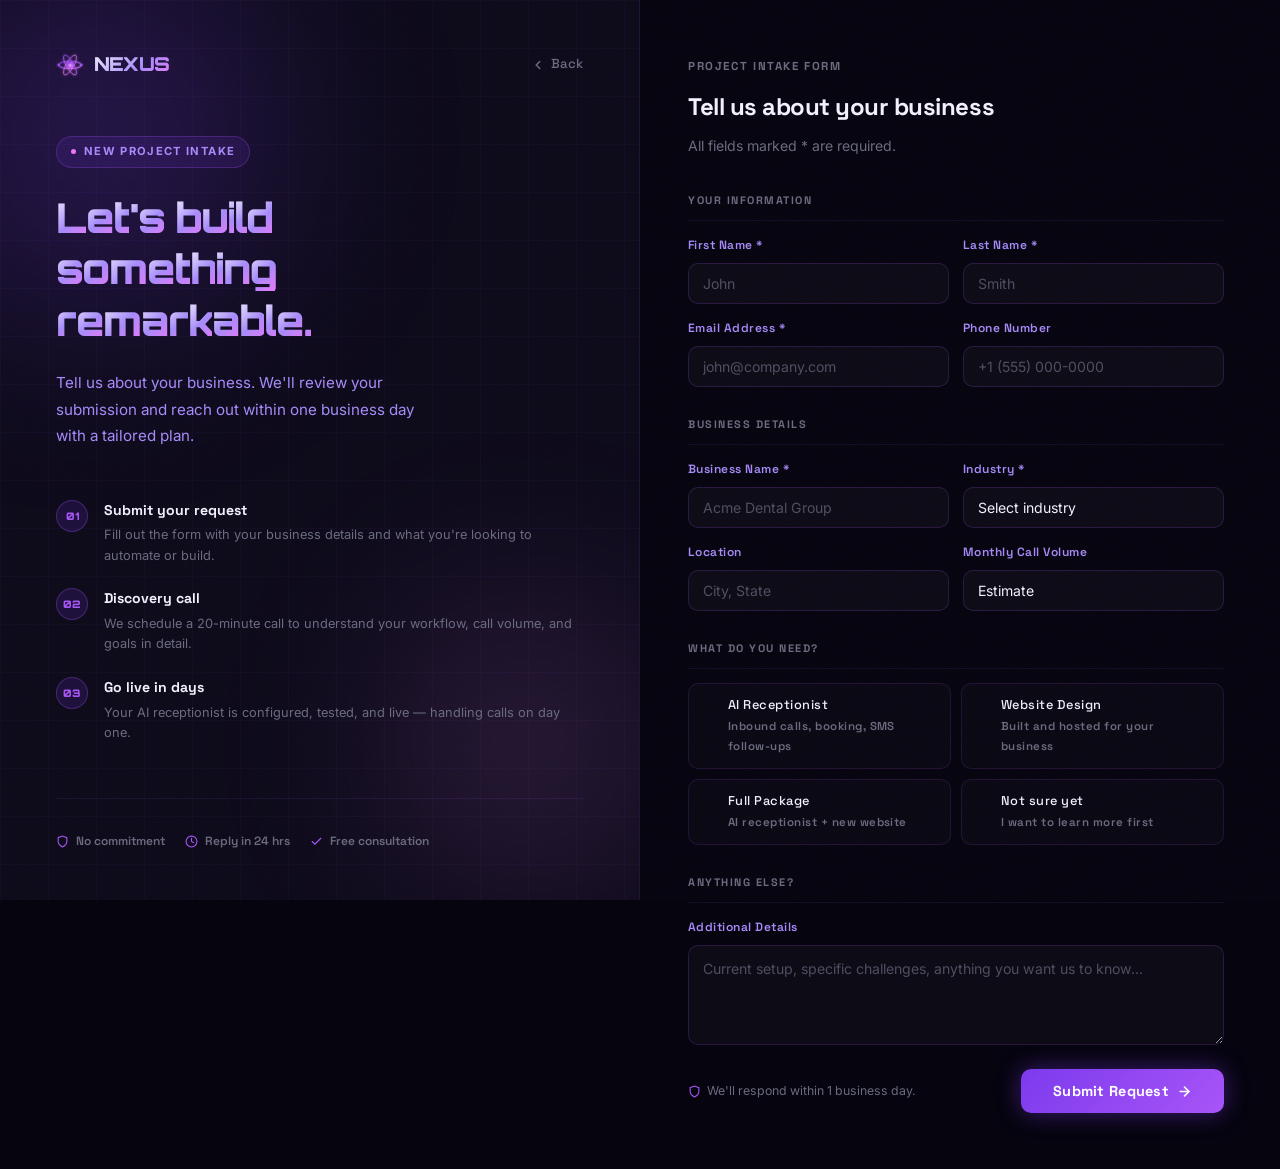
==== start.html @ 900abc25 "feat: add page loader to index.html and shutter animation to start.html - index.html: loader shows "" ====
<!DOCTYPE html>
<html lang="en">
<head>
  <meta charset="UTF-8" />
  <meta name="viewport" content="width=device-width, initial-scale=1.0" />
  <title>Start a Project | Nexus</title>
  <link rel="icon" type="image/svg+xml" href="data:image/svg+xml,%3Csvg xmlns='http://www.w3.org/2000/svg' viewBox='0 0 52 52'%3E%3Cellipse cx='26' cy='26' rx='21' ry='7' stroke='%23a855f7' stroke-width='2.5' fill='none'/%3E%3Cellipse cx='26' cy='26' rx='21' ry='7' stroke='%23a855f7' stroke-width='2.5' fill='none' transform='rotate(60 26 26)' opacity='.75'/%3E%3Cellipse cx='26' cy='26' rx='21' ry='7' stroke='%23e879f9' stroke-width='2.5' fill='none' transform='rotate(-60 26 26)' opacity='.65'/%3E%3Ccircle cx='5' cy='26' r='2.5' fill='%23a855f7' opacity='.85'/%3E%3Ccircle cx='47' cy='26' r='2.5' fill='%23a855f7' opacity='.85'/%3E%3Ccircle cx='26' cy='26' r='7' fill='%237c3aed'/%3E%3Ccircle cx='26' cy='26' r='3.5' fill='%23fff' opacity='.35'/%3E%3C/svg%3E" />
  <link rel="preconnect" href="https://fonts.googleapis.com" />
  <link rel="preconnect" href="https://fonts.gstatic.com" crossorigin />
  <link href="https://fonts.googleapis.com/css2?family=Orbitron:wght@700;900&family=Space+Grotesk:wght@400;500;600;700&family=Inter:wght@400;500&display=swap" rel="stylesheet" />
  <style>
    :root {
      --bg:      #06040f;
      --surface: #0d0a1a;
      --surface2: #110e1f;
      --primary: #7c3aed;
      --mid:     #a855f7;
      --accent:  #e879f9;
      --text:    #f3f0ff;
      --muted:   #a78bfa;
      --subtle:  #6b6b80;
      --border:  rgba(168,85,247,0.2);
    }
    *, *::before, *::after { box-sizing: border-box; margin: 0; padding: 0; }
    html { scroll-behavior: smooth; }
    body {
      background-color: var(--bg);
      color: var(--text);
      font-family: 'Inter', sans-serif;
      line-height: 1.75;
      min-height: 100vh;
      overflow-x: hidden;
    }

    /* Grain overlay */
    body::after {
      content:''; position:fixed; inset:0; pointer-events:none; z-index:200;
      opacity:0.025;
      background-image:url("data:image/svg+xml,%3Csvg viewBox='0 0 200 200' xmlns='http://www.w3.org/2000/svg'%3E%3Cfilter id='n'%3E%3CfeTurbulence type='fractalNoise' baseFrequency='0.85' numOctaves='4' stitchTiles='stitch'/%3E%3C/filter%3E%3Crect width='100%25' height='100%25' filter='url(%23n)'/%3E%3C/svg%3E");
      background-size: 200px 200px;
    }

    /* ── Full-screen two-column layout ── */
    .split {
      display: grid;
      grid-template-columns: 1fr 1fr;
      min-height: 100vh;
    }

    /* ─── LEFT PANEL ─── */
    .left-panel {
      position: sticky;
      top: 0;
      height: 100vh;
      display: flex;
      flex-direction: column;
      padding: 48px 56px;
      background: var(--surface);
      border-right: 1px solid rgba(168,85,247,0.12);
      overflow: hidden;
    }

    /* Ambient glows inside left panel */
    .left-panel::before {
      content: '';
      position: absolute;
      top: -20%;
      left: -20%;
      width: 70%;
      height: 70%;
      border-radius: 50%;
      background: radial-gradient(circle, rgba(124,58,237,0.3) 0%, transparent 70%);
      filter: blur(80px);
      pointer-events: none;
    }
    .left-panel::after {
      content: '';
      position: absolute;
      bottom: -10%;
      right: -10%;
      width: 55%;
      height: 55%;
      border-radius: 50%;
      background: radial-gradient(circle, rgba(232,121,249,0.18) 0%, transparent 70%);
      filter: blur(80px);
      pointer-events: none;
    }

    /* Subtle grid pattern */
    .left-grid {
      position: absolute;
      inset: 0;
      opacity: 0.04;
      background-image:
        linear-gradient(to right, #a855f7 1px, transparent 1px),
        linear-gradient(to bottom, #a855f7 1px, transparent 1px);
      background-size: 48px 48px;
      pointer-events: none;
    }

    /* Nav inside left panel */
    .panel-nav {
      position: relative;
      z-index: 1;
      display: flex;
      align-items: center;
      justify-content: space-between;
      margin-bottom: auto;
      padding-bottom: 48px;
    }
    .brand { display: flex; align-items: center; gap: 10px; text-decoration: none; }
    .brand-text {
      font-family: 'Orbitron', sans-serif;
      font-size: 1.2rem; font-weight: 900; letter-spacing: -0.04em;
      background: linear-gradient(135deg, #f3f0ff 0%, #a78bfa 60%, #e879f9 100%);
      -webkit-background-clip: text; -webkit-text-fill-color: transparent; background-clip: text;
    }
    .back-link {
      display: inline-flex; align-items: center; gap: 6px;
      font-family: 'Space Grotesk', sans-serif;
      font-size: 0.82rem; font-weight: 500;
      color: var(--subtle); text-decoration: none;
      transition: color 0.2s;
    }
    .back-link:hover { color: var(--muted); }
    .back-link svg { transition: transform 0.2s; }
    .back-link:hover svg { transform: translateX(-3px); }

    /* Left panel main content */
    .left-content {
      position: relative;
      z-index: 1;
      flex: 1;
      display: flex;
      flex-direction: column;
      justify-content: center;
      padding-bottom: 48px;
    }
    .panel-label {
      display: inline-flex; align-items: center; gap: 8px;
      padding: 5px 14px; margin-bottom: 28px;
      background: rgba(124,58,237,0.12); border: 1px solid rgba(168,85,247,0.25);
      border-radius: 100px; font-size: 0.7rem; font-weight: 700;
      color: var(--muted); letter-spacing: 0.12em; text-transform: uppercase;
      width: fit-content;
    }
    .label-dot {
      width: 5px; height: 5px; border-radius: 50%;
      background: var(--accent);
      animation: pulse 2s ease-in-out infinite;
    }
    @keyframes pulse { 0%,100%{opacity:1;transform:scale(1);} 50%{opacity:0.4;transform:scale(0.7);} }

    /* ── Shutter text animation (panel-heading) ── */
    .shutter-char { position:relative; display:inline-block; overflow:hidden; }
    .shutter-base {
      display:block;
      animation:sBase 0.9s cubic-bezier(0.16,1,0.3,1) both;
      animation-delay:calc(var(--ci) * 0.052s + 0.1s);
    }
    .panel-heading .shutter-base {
      background:linear-gradient(135deg,#f3f0ff 0%,#a78bfa 55%,#e879f9 100%);
      -webkit-background-clip:text; background-clip:text; -webkit-text-fill-color:transparent;
    }
    .shutter-slice {
      position:absolute; inset:0; display:block; pointer-events:none;
      animation-fill-mode:both; white-space:pre;
    }
    .shutter-slice-top {
      clip-path:polygon(0 0,100% 0,100% 35%,0 35%);
      color:#7c3aed; -webkit-text-fill-color:#7c3aed;
      animation:sLR 0.6s ease-in-out both;
      animation-delay:calc(var(--ci) * 0.052s);
    }
    .shutter-slice-mid {
      clip-path:polygon(0 35%,100% 35%,100% 65%,0 65%);
      color:#a78bfa; -webkit-text-fill-color:#a78bfa;
      animation:sRL 0.6s ease-in-out both;
      animation-delay:calc(var(--ci) * 0.052s + 0.08s);
    }
    .shutter-slice-bot {
      clip-path:polygon(0 65%,100% 65%,100% 100%,0 100%);
      color:#e879f9; -webkit-text-fill-color:#e879f9;
      animation:sLR 0.6s ease-in-out both;
      animation-delay:calc(var(--ci) * 0.052s + 0.16s);
    }
    @keyframes sBase { 0%{opacity:0;filter:blur(10px);} 100%{opacity:1;filter:blur(0);} }
    @keyframes sLR   { 0%{transform:translateX(-110%);opacity:0;} 15%{opacity:1;} 85%{opacity:1;} 100%{transform:translateX(110%);opacity:0;} }
    @keyframes sRL   { 0%{transform:translateX(110%);opacity:0;} 15%{opacity:1;} 85%{opacity:1;} 100%{transform:translateX(-110%);opacity:0;} }


    .panel-heading {
      font-family: 'Orbitron', sans-serif;
      font-size: clamp(2rem, 3.2vw, 3rem);
      font-weight: 900;
      letter-spacing: -0.04em;
      line-height: 1.08;
      margin-bottom: 20px;
      background: linear-gradient(135deg, #f3f0ff 0%, #a78bfa 55%, #e879f9 100%);
      -webkit-background-clip: text; -webkit-text-fill-color: transparent; background-clip: text;
    }
    .panel-sub {
      font-size: 0.95rem;
      color: var(--muted);
      line-height: 1.75;
      max-width: 380px;
      margin-bottom: 48px;
    }

    /* Steps */
    .steps { display: flex; flex-direction: column; gap: 20px; }
    .step {
      display: flex;
      align-items: flex-start;
      gap: 16px;
    }
    .step-num {
      flex-shrink: 0;
      width: 32px; height: 32px;
      border-radius: 50%;
      background: rgba(124,58,237,0.15);
      border: 1px solid rgba(168,85,247,0.3);
      display: flex; align-items: center; justify-content: center;
      font-family: 'Orbitron', sans-serif;
      font-size: 0.65rem; font-weight: 900;
      color: var(--mid);
      margin-top: 2px;
    }
    .step-body {}
    .step-title {
      font-family: 'Space Grotesk', sans-serif;
      font-size: 0.88rem; font-weight: 700;
      color: var(--text);
      margin-bottom: 3px;
    }
    .step-desc {
      font-size: 0.8rem;
      color: var(--subtle);
      line-height: 1.6;
    }

    /* Left panel footer */
    .panel-footer {
      position: relative;
      z-index: 1;
      padding-top: 32px;
      border-top: 1px solid rgba(168,85,247,0.1);
    }
    .trust-badges {
      display: flex;
      align-items: center;
      gap: 20px;
      flex-wrap: wrap;
    }
    .badge {
      display: flex; align-items: center; gap: 7px;
      font-family: 'Space Grotesk', sans-serif;
      font-size: 0.75rem; font-weight: 600;
      color: var(--subtle);
    }
    .badge svg { color: var(--mid); flex-shrink: 0; }

    /* ─── RIGHT PANEL ─── */
    .right-panel {
      padding: 56px 56px 56px 48px;
      display: flex;
      flex-direction: column;
      justify-content: center;
      min-height: 100vh;
    }

    .form-header {
      margin-bottom: 32px;
    }
    .form-eyebrow {
      font-family: 'Space Grotesk', sans-serif;
      font-size: 0.72rem; font-weight: 700;
      letter-spacing: 0.14em; text-transform: uppercase;
      color: var(--subtle);
      margin-bottom: 10px;
    }
    .form-title {
      font-family: 'Space Grotesk', sans-serif;
      font-size: 1.5rem; font-weight: 700;
      color: var(--text);
      letter-spacing: -0.02em;
      margin-bottom: 6px;
    }
    .form-subtitle {
      font-size: 0.88rem;
      color: var(--subtle);
    }

    /* Form sections */
    .form-section { margin-bottom: 28px; }
    .section-heading {
      font-family: 'Space Grotesk', sans-serif;
      font-size: 0.68rem; font-weight: 700;
      letter-spacing: 0.14em; text-transform: uppercase;
      color: var(--subtle);
      margin-bottom: 14px;
      padding-bottom: 10px;
      border-bottom: 1px solid rgba(168,85,247,0.1);
    }
    .form-row {
      display: grid;
      grid-template-columns: 1fr 1fr;
      gap: 14px;
    }
    .form-row.single { grid-template-columns: 1fr; }
    .form-group { display: flex; flex-direction: column; gap: 7px; }
    label {
      font-family: 'Space Grotesk', sans-serif;
      font-size: 0.75rem; font-weight: 600;
      color: var(--muted);
      letter-spacing: 0.04em;
    }
    input, select, textarea {
      background: rgba(255,255,255,0.03);
      border: 1px solid rgba(168,85,247,0.18);
      border-radius: 10px;
      padding: 11px 14px;
      color: var(--text);
      font-family: 'Inter', sans-serif;
      font-size: 0.88rem;
      outline: none;
      width: 100%;
      transition: border-color 0.2s, box-shadow 0.2s, background 0.2s;
      -webkit-appearance: none;
    }
    input::placeholder, textarea::placeholder { color: rgba(107,107,128,0.7); }
    input:focus, select:focus, textarea:focus {
      border-color: rgba(168,85,247,0.55);
      box-shadow: 0 0 0 3px rgba(124,58,237,0.1);
      background: rgba(124,58,237,0.04);
    }
    select { cursor: pointer; }
    select option { background: #0d0a1a; color: var(--text); }
    textarea { resize: vertical; min-height: 100px; line-height: 1.65; }

    /* Service checkboxes */
    .service-grid {
      display: grid;
      grid-template-columns: 1fr 1fr;
      gap: 10px;
    }
    .service-item {
      display: flex; align-items: flex-start; gap: 10px;
      padding: 12px 14px;
      background: rgba(255,255,255,0.02);
      border: 1px solid rgba(168,85,247,0.15);
      border-radius: 10px;
      cursor: pointer;
      transition: border-color 0.2s, background 0.2s;
      position: relative;
    }
    .service-item:hover {
      border-color: rgba(168,85,247,0.35);
      background: rgba(124,58,237,0.06);
    }
    .service-item input[type="checkbox"] {
      flex-shrink: 0; margin-top: 2px;
      width: 15px; height: 15px;
      accent-color: var(--primary);
      cursor: pointer;
      padding: 0; border: none; background: none;
      box-shadow: none;
    }
    .service-item input:focus { box-shadow: none; border-color: transparent; background: transparent; }
    .service-item .service-label { font-size: 0.8rem; font-weight: 500; color: var(--text); font-family: 'Space Grotesk', sans-serif; line-height: 1.4; }
    .service-item .service-desc { font-size: 0.72rem; color: var(--subtle); margin-top: 2px; }

    /* Submit area */
    .submit-area {
      margin-top: 24px;
      display: flex;
      align-items: center;
      justify-content: space-between;
      gap: 16px;
      flex-wrap: wrap;
    }
    .submit-note {
      font-size: 0.77rem;
      color: var(--subtle);
      display: flex; align-items: center; gap: 6px;
    }
    .submit-note svg { color: var(--mid); flex-shrink: 0; }
    .btn-submit {
      padding: 13px 32px;
      background: linear-gradient(135deg, #7c3aed, #a855f7);
      color: #fff; border: none; border-radius: 10px;
      font-family: 'Space Grotesk', sans-serif;
      font-size: 0.9rem; font-weight: 700;
      cursor: pointer; letter-spacing: 0.02em;
      box-shadow: 0 0 24px rgba(124,58,237,0.45);
      transition: box-shadow 0.2s, transform 0.15s, background 0.2s;
      display: flex; align-items: center; gap: 8px;
    }
    .btn-submit:hover {
      box-shadow: 0 0 40px rgba(168,85,247,0.65);
      transform: translateY(-1px);
      background: linear-gradient(135deg, #8b47f0, #b668fa);
    }
    .btn-submit:active { transform: translateY(0); }
    .btn-submit:disabled { opacity: 0.5; cursor: not-allowed; transform: none; box-shadow: none; }

    /* ── Success state ── */
    .success-wrap {
      display: none;
      flex-direction: column;
      align-items: center;
      justify-content: center;
      text-align: center;
      min-height: 100vh;
      padding: 56px;
    }
    .success-wrap.visible { display: flex; }
    .success-icon {
      width: 80px; height: 80px; border-radius: 50%;
      background: linear-gradient(135deg, #7c3aed, #e879f9);
      display: flex; align-items: center; justify-content: center;
      margin-bottom: 32px;
      box-shadow: 0 0 60px rgba(124,58,237,0.45);
    }
    .success-icon svg { width: 36px; height: 36px; }
    .success-title {
      font-family: 'Orbitron', sans-serif;
      font-size: 1.8rem; font-weight: 900; letter-spacing: -0.04em;
      background: linear-gradient(135deg, #f3f0ff 0%, #a78bfa 55%, #e879f9 100%);
      -webkit-background-clip: text; -webkit-text-fill-color: transparent; background-clip: text;
      margin-bottom: 14px;
    }
    .success-body {
      font-size: 0.95rem; color: var(--muted);
      max-width: 380px; line-height: 1.75; margin-bottom: 36px;
    }
    .btn-back {
      display: inline-flex; align-items: center; gap: 8px;
      padding: 11px 24px;
      border: 1px solid rgba(168,85,247,0.3); border-radius: 10px;
      color: var(--muted); text-decoration: none;
      font-family: 'Space Grotesk', sans-serif; font-size: 0.88rem; font-weight: 500;
      transition: border-color 0.2s, color 0.2s;
    }
    .btn-back:hover { border-color: var(--mid); color: var(--text); }

    /* Mobile */
    @media (max-width: 900px) {
      .split { grid-template-columns: 1fr; }
      .left-panel {
        position: static; height: auto;
        padding: 36px 28px 40px;
      }
      .left-panel::before, .left-panel::after { display: none; }
      .left-content { padding-bottom: 0; }
      .panel-heading { font-size: 1.8rem; }
      .steps { display: none; }
      .right-panel { padding: 40px 28px 56px; justify-content: flex-start; min-height: auto; }
      .form-row { grid-template-columns: 1fr; }
      .service-grid { grid-template-columns: 1fr; }
      .submit-area { flex-direction: column-reverse; align-items: stretch; }
      .btn-submit { width: 100%; justify-content: center; }
      .success-wrap { padding: 40px 28px; min-height: auto; }
    }
  </style>
</head>
<body>

<div class="split">

  <!-- ─── LEFT PANEL ─── -->
  <div class="left-panel">
    <div class="left-grid"></div>

    <div class="panel-nav">
      <a href="index.html" class="brand">
        <svg width="28" height="28" viewBox="0 0 52 52" fill="none">
          <defs>
            <linearGradient id="lg1" x1="0" y1="0" x2="1" y2="1"><stop offset="0%" stop-color="#7c3aed"/><stop offset="100%" stop-color="#e879f9"/></linearGradient>
            <filter id="lglow"><feGaussianBlur stdDeviation="1.5" result="b"/><feMerge><feMergeNode in="b"/><feMergeNode in="SourceGraphic"/></feMerge></filter>
          </defs>
          <g filter="url(#lglow)">
            <ellipse cx="26" cy="26" rx="21" ry="7" stroke="url(#lg1)" stroke-width="1.6" fill="none"/>
            <ellipse cx="26" cy="26" rx="21" ry="7" stroke="url(#lg1)" stroke-width="1.6" fill="none" transform="rotate(60 26 26)" opacity="0.75"/>
            <ellipse cx="26" cy="26" rx="21" ry="7" stroke="#e879f9" stroke-width="1.6" fill="none" transform="rotate(-60 26 26)" opacity="0.6"/>
            <circle cx="5" cy="26" r="2.2" fill="#a855f7" opacity="0.85"/>
            <circle cx="47" cy="26" r="2.2" fill="#a855f7" opacity="0.85"/>
            <circle cx="26" cy="26" r="6" fill="url(#lg1)"/>
            <circle cx="26" cy="26" r="3" fill="#fff" opacity="0.35"/>
          </g>
        </svg>
        <span class="brand-text">NEXUS</span>
      </a>
      <a href="index.html" class="back-link">
        <svg width="14" height="14" viewBox="0 0 24 24" fill="none" stroke="currentColor" stroke-width="2.5" stroke-linecap="round"><polyline points="15 18 9 12 15 6"/></svg>
        Back
      </a>
    </div>

    <div class="left-content">
      <div class="panel-label"><span class="label-dot"></span> New Project Intake</div>
      <h1 class="panel-heading">Let's build<br/>something<br/>remarkable.</h1>
      <p class="panel-sub">Tell us about your business. We'll review your submission and reach out within one business day with a tailored plan.</p>

      <div class="steps">
        <div class="step">
          <div class="step-num">01</div>
          <div class="step-body">
            <div class="step-title">Submit your request</div>
            <div class="step-desc">Fill out the form with your business details and what you're looking to automate or build.</div>
          </div>
        </div>
        <div class="step">
          <div class="step-num">02</div>
          <div class="step-body">
            <div class="step-title">Discovery call</div>
            <div class="step-desc">We schedule a 20-minute call to understand your workflow, call volume, and goals in detail.</div>
          </div>
        </div>
        <div class="step">
          <div class="step-num">03</div>
          <div class="step-body">
            <div class="step-title">Go live in days</div>
            <div class="step-desc">Your AI receptionist is configured, tested, and live — handling calls on day one.</div>
          </div>
        </div>
      </div>
    </div>

    <div class="panel-footer">
      <div class="trust-badges">
        <div class="badge">
          <svg width="13" height="13" viewBox="0 0 24 24" fill="none" stroke="currentColor" stroke-width="2" stroke-linecap="round"><path d="M12 22s8-4 8-10V5l-8-3-8 3v7c0 6 8 10 8 10z"/></svg>
          No commitment
        </div>
        <div class="badge">
          <svg width="13" height="13" viewBox="0 0 24 24" fill="none" stroke="currentColor" stroke-width="2" stroke-linecap="round"><circle cx="12" cy="12" r="10"/><polyline points="12 6 12 12 16 14"/></svg>
          Reply in 24 hrs
        </div>
        <div class="badge">
          <svg width="13" height="13" viewBox="0 0 24 24" fill="none" stroke="currentColor" stroke-width="2" stroke-linecap="round"><polyline points="20 6 9 17 4 12"/></svg>
          Free consultation
        </div>
      </div>
    </div>
  </div>

  <!-- ─── RIGHT PANEL ─── -->
  <div class="right-panel" id="right-panel">

    <div id="form-wrap">
      <div class="form-header">
        <div class="form-eyebrow">Project Intake Form</div>
        <div class="form-title">Tell us about your business</div>
        <div class="form-subtitle">All fields marked * are required.</div>
      </div>

      <form id="intake-form" novalidate>

        <!-- Your Info -->
        <div class="form-section">
          <div class="section-heading">Your Information</div>
          <div class="form-row" style="margin-bottom:14px">
            <div class="form-group">
              <label for="fname">First Name *</label>
              <input type="text" id="fname" name="fname" placeholder="John" required />
            </div>
            <div class="form-group">
              <label for="lname">Last Name *</label>
              <input type="text" id="lname" name="lname" placeholder="Smith" required />
            </div>
          </div>
          <div class="form-row">
            <div class="form-group">
              <label for="email">Email Address *</label>
              <input type="email" id="email" name="email" placeholder="john@company.com" required />
            </div>
            <div class="form-group">
              <label for="phone">Phone Number</label>
              <input type="tel" id="phone" name="phone" placeholder="+1 (555) 000-0000" />
            </div>
          </div>
        </div>

        <!-- Business Details -->
        <div class="form-section">
          <div class="section-heading">Business Details</div>
          <div class="form-row" style="margin-bottom:14px">
            <div class="form-group">
              <label for="biz-name">Business Name *</label>
              <input type="text" id="biz-name" name="biz_name" placeholder="Acme Dental Group" required />
            </div>
            <div class="form-group">
              <label for="industry">Industry *</label>
              <select id="industry" name="industry" required>
                <option value="" disabled selected>Select industry</option>
                <option value="dental">Dental</option>
                <option value="medical">Medical / Healthcare</option>
                <option value="legal">Legal</option>
                <option value="plumbing">Plumbing</option>
                <option value="hvac">HVAC</option>
                <option value="salon_spa">Salon / Spa</option>
                <option value="auto_repair">Auto Repair</option>
                <option value="veterinary">Veterinary</option>
                <option value="roofing">Roofing</option>
                <option value="real_estate">Real Estate</option>
                <option value="other">Other</option>
              </select>
            </div>
          </div>
          <div class="form-row">
            <div class="form-group">
              <label for="location">Location</label>
              <input type="text" id="location" name="location" placeholder="City, State" />
            </div>
            <div class="form-group">
              <label for="call-volume">Monthly Call Volume</label>
              <select id="call-volume" name="call_volume">
                <option value="" disabled selected>Estimate</option>
                <option value="under_100">Under 100 / month</option>
                <option value="100_300">100–300 / month</option>
                <option value="300_600">300–600 / month</option>
                <option value="600_plus">600+ / month</option>
                <option value="unsure">Not sure</option>
              </select>
            </div>
          </div>
        </div>

        <!-- Services -->
        <div class="form-section">
          <div class="section-heading">What do you need?</div>
          <div class="service-grid">
            <label class="service-item">
              <input type="checkbox" name="service" value="ai_receptionist" />
              <div>
                <div class="service-label">AI Receptionist</div>
                <div class="service-desc">Inbound calls, booking, SMS follow-ups</div>
              </div>
            </label>
            <label class="service-item">
              <input type="checkbox" name="service" value="web_design" />
              <div>
                <div class="service-label">Website Design</div>
                <div class="service-desc">Built and hosted for your business</div>
              </div>
            </label>
            <label class="service-item">
              <input type="checkbox" name="service" value="both" />
              <div>
                <div class="service-label">Full Package</div>
                <div class="service-desc">AI receptionist + new website</div>
              </div>
            </label>
            <label class="service-item">
              <input type="checkbox" name="service" value="unsure" />
              <div>
                <div class="service-label">Not sure yet</div>
                <div class="service-desc">I want to learn more first</div>
              </div>
            </label>
          </div>
        </div>

        <!-- Message -->
        <div class="form-section" style="margin-bottom:0">
          <div class="section-heading">Anything else?</div>
          <div class="form-group">
            <label for="message">Additional Details</label>
            <textarea id="message" name="message" placeholder="Current setup, specific challenges, anything you want us to know..."></textarea>
          </div>
        </div>

        <div class="submit-area">
          <div class="submit-note">
            <svg width="13" height="13" viewBox="0 0 24 24" fill="none" stroke="currentColor" stroke-width="2" stroke-linecap="round"><path d="M12 22s8-4 8-10V5l-8-3-8 3v7c0 6 8 10 8 10z"/></svg>
            We'll respond within 1 business day.
          </div>
          <button type="submit" class="btn-submit" id="submit-btn">
            Submit Request
            <svg width="15" height="15" viewBox="0 0 24 24" fill="none" stroke="currentColor" stroke-width="2.5" stroke-linecap="round"><line x1="5" y1="12" x2="19" y2="12"/><polyline points="12 5 19 12 12 19"/></svg>
          </button>
        </div>

      </form>
    </div>

    <!-- Success -->
    <div class="success-wrap" id="success-panel">
      <div class="success-icon">
        <svg viewBox="0 0 24 24" fill="none" stroke="white" stroke-width="2.5" stroke-linecap="round" stroke-linejoin="round">
          <polyline points="20 6 9 17 4 12"/>
        </svg>
      </div>
      <div class="success-title">Request Received</div>
      <p class="success-body">Thanks for reaching out. We'll review your project details and get back to you within one business day with a tailored plan.</p>
      <a href="index.html" class="btn-back">
        <svg width="14" height="14" viewBox="0 0 24 24" fill="none" stroke="currentColor" stroke-width="2.5" stroke-linecap="round"><polyline points="15 18 9 12 15 6"/></svg>
        Back to Home
      </a>
    </div>

  </div><!-- /right-panel -->

</div><!-- /split -->

<script>
  /* ── Panel Heading Shutter ── */
  (function() {
    var heading = document.querySelector('.panel-heading');
    if (!heading) return;
    var ci = 0;
    function makeChar(ch) {
      var wrap = document.createElement('span');
      wrap.className = 'shutter-char';
      wrap.style.setProperty('--ci', ci++);
      var base = document.createElement('span');
      base.className = 'shutter-base';
      base.textContent = ch;
      wrap.appendChild(base);
      ['top','mid','bot'].forEach(function(t) {
        var sl = document.createElement('span');
        sl.className = 'shutter-slice shutter-slice-' + t;
        sl.textContent = ch;
        wrap.appendChild(sl);
      });
      return wrap;
    }
    var frag = document.createDocumentFragment();
    Array.from(heading.childNodes).forEach(function(node) {
      if (node.nodeType === 3) {
        node.textContent.split('').forEach(function(ch) {
          if (ch === ' ' || ch === '\n') { frag.appendChild(document.createTextNode(ch)); }
          else { frag.appendChild(makeChar(ch)); }
        });
      } else if (node.nodeName === 'BR') {
        frag.appendChild(document.createElement('br'));
      } else {
        frag.appendChild(node.cloneNode(true));
      }
    });
    heading.innerHTML = '';
    heading.appendChild(frag);
  })();

  const form = document.getElementById('intake-form');
  const formWrap = document.getElementById('form-wrap');
  const successPanel = document.getElementById('success-panel');
  const submitBtn = document.getElementById('submit-btn');

  const requiredFields = [
    { id: 'fname', label: 'First Name' },
    { id: 'lname', label: 'Last Name' },
    { id: 'email', label: 'Email Address' },
    { id: 'biz-name', label: 'Business Name' },
    { id: 'industry', label: 'Industry' },
  ];

  function setError(el, hasError) {
    el.style.borderColor = hasError ? 'rgba(239,68,68,0.55)' : '';
    el.style.boxShadow = hasError ? '0 0 0 3px rgba(239,68,68,0.1)' : '';
    if (hasError) {
      el.addEventListener('input', function clear() {
        el.style.borderColor = '';
        el.style.boxShadow = '';
        el.removeEventListener('input', clear);
      });
    }
  }

  form.addEventListener('submit', function(e) {
    e.preventDefault();
    let valid = true;
    requiredFields.forEach(function(f) {
      const el = document.getElementById(f.id);
      if (!el.value.trim()) { setError(el, true); valid = false; }
    });
    if (!valid) return;

    submitBtn.disabled = true;
    submitBtn.innerHTML = 'Submitting…';

    setTimeout(function() {
      formWrap.style.display = 'none';
      successPanel.classList.add('visible');
    }, 800);
  });
</script>

</body>
</html>
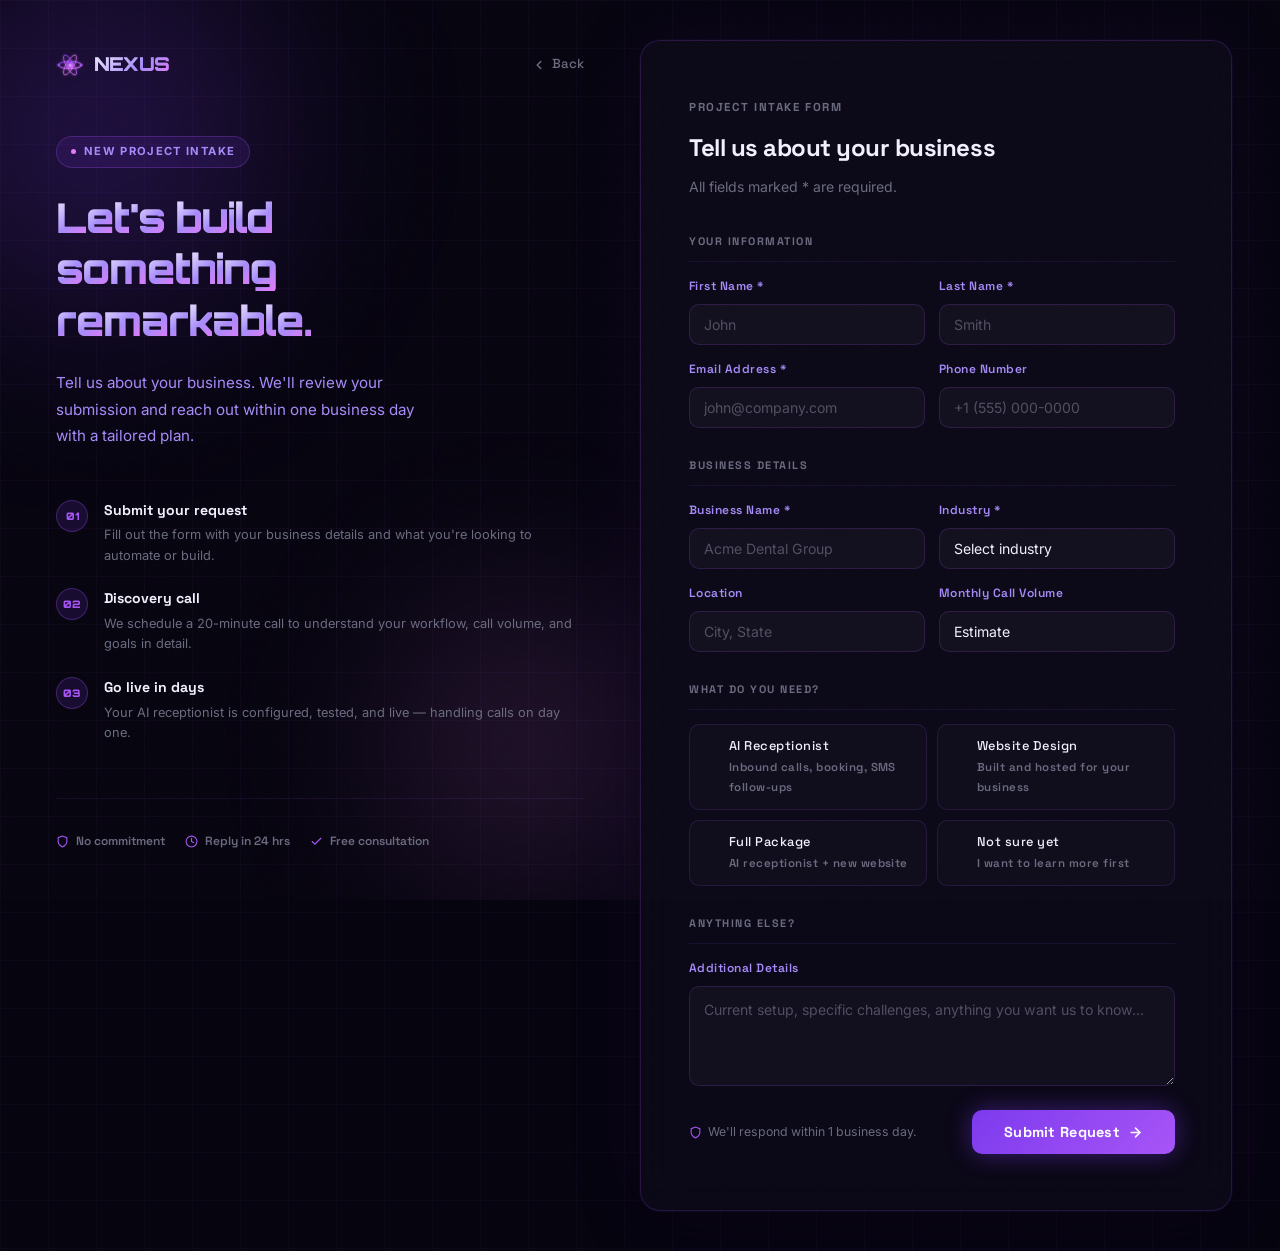
==== commit 2ceb6002: "Add NEXUS intake form submit handler and nexus-intake API endpoint - Wire start.html form to POST to" ====
--- a/start.html
+++ b/start.html
@@ -25,6 +25,10 @@
     html { scroll-behavior: smooth; }
     body {
       background-color: var(--bg);
+      background-image:
+        linear-gradient(to right, rgba(168,85,247,0.045) 1px, transparent 1px),
+        linear-gradient(to bottom, rgba(168,85,247,0.045) 1px, transparent 1px);
+      background-size: 48px 48px;
       color: var(--text);
       font-family: 'Inter', sans-serif;
       line-height: 1.75;
@@ -40,11 +44,12 @@
       background-size: 200px 200px;
     }
 
-    /* ── Full-screen two-column layout ── */
+    /* ── Layout ── */
     .split {
       display: grid;
       grid-template-columns: 1fr 1fr;
       min-height: 100vh;
+      align-items: stretch;
     }
 
     /* ─── LEFT PANEL ─── */
@@ -55,8 +60,7 @@
       display: flex;
       flex-direction: column;
       padding: 48px 56px;
-      background: var(--surface);
-      border-right: 1px solid rgba(168,85,247,0.12);
+      background: transparent;
       overflow: hidden;
     }
 
@@ -86,17 +90,6 @@
       pointer-events: none;
     }
 
-    /* Subtle grid pattern */
-    .left-grid {
-      position: absolute;
-      inset: 0;
-      opacity: 0.04;
-      background-image:
-        linear-gradient(to right, #a855f7 1px, transparent 1px),
-        linear-gradient(to bottom, #a855f7 1px, transparent 1px);
-      background-size: 48px 48px;
-      pointer-events: none;
-    }
 
     /* Nav inside left panel */
     .panel-nav {
@@ -260,13 +253,22 @@
     }
     .badge svg { color: var(--mid); flex-shrink: 0; }
 
-    /* ─── RIGHT PANEL ─── */
+    /* ─── RIGHT PANEL — the card ─── */
     .right-panel {
       padding: 56px 56px 56px 48px;
       display: flex;
       flex-direction: column;
       justify-content: center;
-      min-height: 100vh;
+      background: rgba(13,10,26,0.82);
+      backdrop-filter: blur(20px);
+      -webkit-backdrop-filter: blur(20px);
+      margin: 40px 48px 40px 0;
+      border-radius: 20px;
+      border: 1px solid rgba(168,85,247,0.18);
+      box-shadow:
+        0 0 0 1px rgba(124,58,237,0.06),
+        0 8px 48px rgba(0,0,0,0.5),
+        0 0 80px rgba(124,58,237,0.1);
     }
 
     .form-header {
@@ -411,7 +413,7 @@
       align-items: center;
       justify-content: center;
       text-align: center;
-      min-height: 100vh;
+      min-height: 100%;
       padding: 56px;
     }
     .success-wrap.visible { display: flex; }
@@ -446,16 +448,21 @@
 
     /* Mobile */
     @media (max-width: 900px) {
-      .split { grid-template-columns: 1fr; }
+      .split { grid-template-columns: 1fr; min-height: auto; padding: 0 12px; }
       .left-panel {
         position: static; height: auto;
-        padding: 36px 28px 40px;
+        padding: 36px 16px 32px;
       }
       .left-panel::before, .left-panel::after { display: none; }
       .left-content { padding-bottom: 0; }
       .panel-heading { font-size: 1.8rem; }
       .steps { display: none; }
-      .right-panel { padding: 40px 28px 56px; justify-content: flex-start; min-height: auto; }
+      .right-panel {
+        margin: 0 0 32px;
+        border-radius: 14px;
+        padding: 40px 28px 56px;
+        justify-content: flex-start;
+      }
       .form-row { grid-template-columns: 1fr; }
       .service-grid { grid-template-columns: 1fr; }
       .submit-area { flex-direction: column-reverse; align-items: stretch; }
@@ -470,10 +477,8 @@
 
   <!-- ─── LEFT PANEL ─── -->
   <div class="left-panel">
-    <div class="left-grid"></div>
-
     <div class="panel-nav">
-      <a href="index.html" class="brand">
+      <a href="/" class="brand">
         <svg width="28" height="28" viewBox="0 0 52 52" fill="none">
           <defs>
             <linearGradient id="lg1" x1="0" y1="0" x2="1" y2="1"><stop offset="0%" stop-color="#7c3aed"/><stop offset="100%" stop-color="#e879f9"/></linearGradient>
@@ -491,7 +496,7 @@
         </svg>
         <span class="brand-text">NEXUS</span>
       </a>
-      <a href="index.html" class="back-link">
+      <a href="/" class="back-link">
         <svg width="14" height="14" viewBox="0 0 24 24" fill="none" stroke="currentColor" stroke-width="2.5" stroke-linecap="round"><polyline points="15 18 9 12 15 6"/></svg>
         Back
       </a>
@@ -694,7 +699,7 @@
       </div>
       <div class="success-title">Request Received</div>
       <p class="success-body">Thanks for reaching out. We'll review your project details and get back to you within one business day with a tailored plan.</p>
-      <a href="index.html" class="btn-back">
+      <a href="/" class="btn-back">
         <svg width="14" height="14" viewBox="0 0 24 24" fill="none" stroke="currentColor" stroke-width="2.5" stroke-linecap="round"><polyline points="15 18 9 12 15 6"/></svg>
         Back to Home
       </a>
@@ -768,7 +773,7 @@
     }
   }
 
-  form.addEventListener('submit', function(e) {
+  form.addEventListener('submit', async function(e) {
     e.preventDefault();
     let valid = true;
     requiredFields.forEach(function(f) {
@@ -780,12 +785,36 @@
     submitBtn.disabled = true;
     submitBtn.innerHTML = 'Submitting…';
 
-    setTimeout(function() {
-      formWrap.style.display = 'none';
-      successPanel.classList.add('visible');
-    }, 800);
+    try {
+      const payload = {
+        first_name:     document.getElementById('fname').value.trim(),
+        last_name:      document.getElementById('lname').value.trim(),
+        email:          document.getElementById('email').value.trim(),
+        phone:          document.getElementById('phone').value.trim(),
+        business_name:  document.getElementById('biz-name').value.trim(),
+        industry:       document.getElementById('industry').value.trim(),
+        location:       document.getElementById('location').value.trim(),
+        monthly_volume: document.getElementById('call-volume').value,
+        service_type:   Array.from(document.querySelectorAll('input[name="service"]:checked')).map(function(el) { return el.value; }).join(', '),
+        notes:          document.getElementById('message').value.trim(),
+      };
+
+      await fetch('https://app.vincentbuildsai.cloud/api/webhooks/nexus-intake', {
+        method: 'POST',
+        headers: { 'Content-Type': 'application/json' },
+        body: JSON.stringify(payload)
+      });
+    } catch (_) {
+      // Non-blocking — show success regardless
+    }
+
+    formWrap.style.display = 'none';
+    successPanel.classList.add('visible');
   });
 </script>
 
+
+
+
 </body>
 </html>
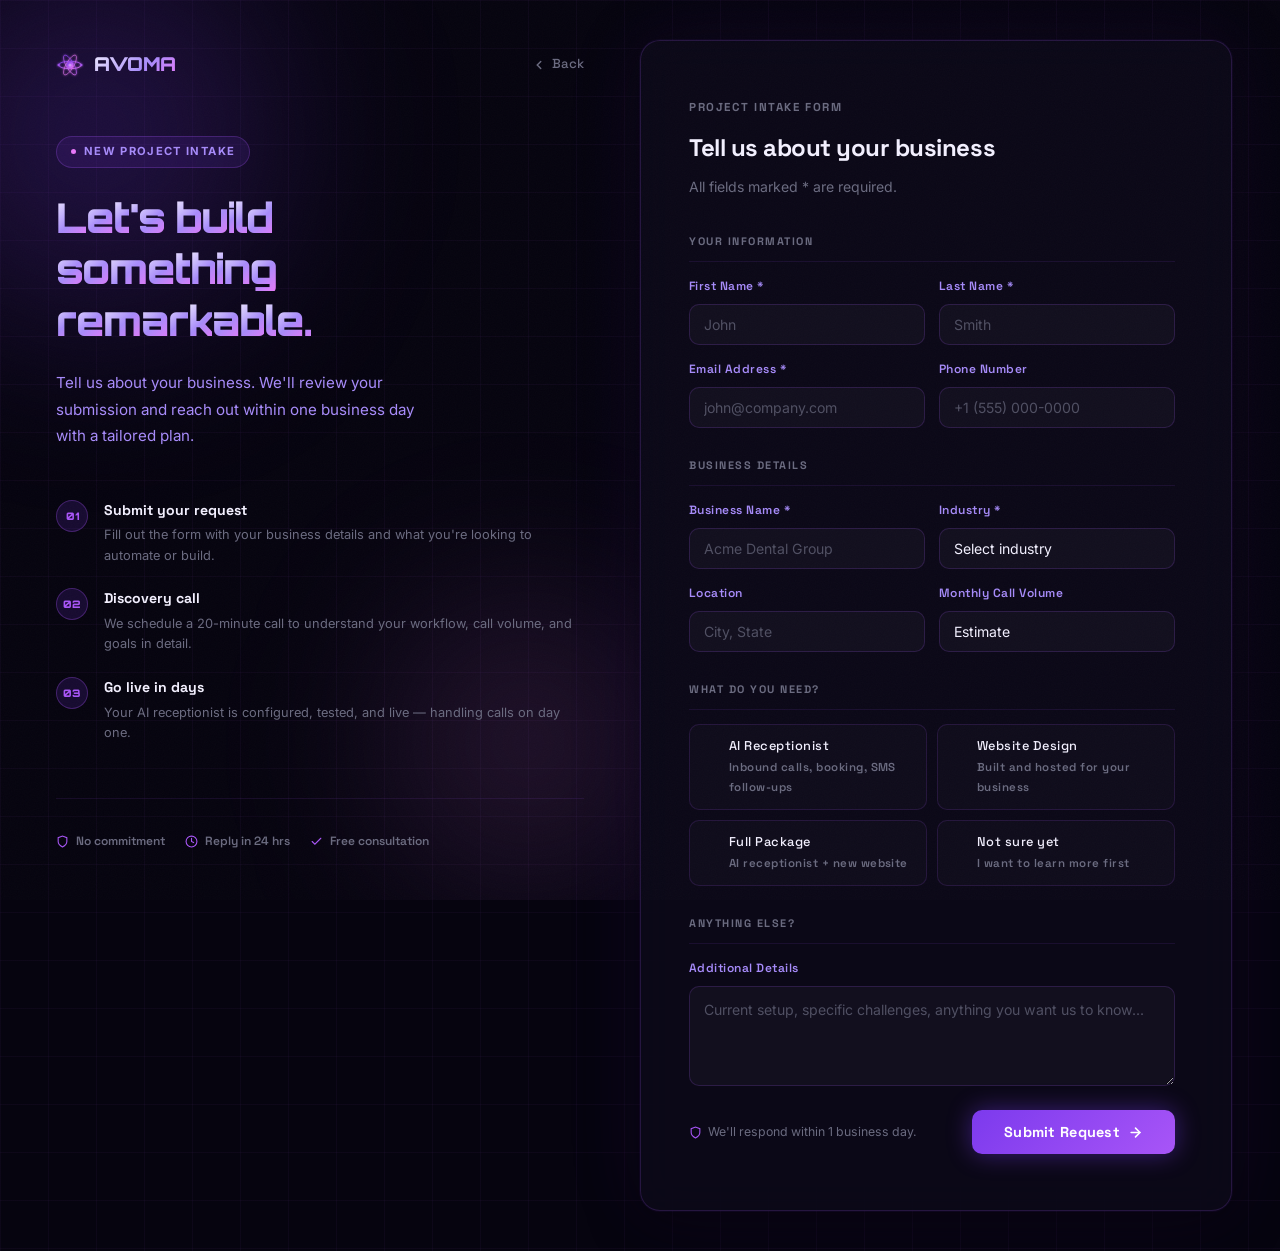
==== commit c5fa4815: "Rebrand: Nexus → Avoma across all website and portal files - Updated all user-facing text, page titl" ====
--- a/start.html
+++ b/start.html
@@ -3,7 +3,7 @@
 <head>
   <meta charset="UTF-8" />
   <meta name="viewport" content="width=device-width, initial-scale=1.0" />
-  <title>Start a Project | Nexus</title>
+  <title>Start a Project | Avoma</title>
   <link rel="icon" type="image/svg+xml" href="data:image/svg+xml,%3Csvg xmlns='http://www.w3.org/2000/svg' viewBox='0 0 52 52'%3E%3Cellipse cx='26' cy='26' rx='21' ry='7' stroke='%23a855f7' stroke-width='2.5' fill='none'/%3E%3Cellipse cx='26' cy='26' rx='21' ry='7' stroke='%23a855f7' stroke-width='2.5' fill='none' transform='rotate(60 26 26)' opacity='.75'/%3E%3Cellipse cx='26' cy='26' rx='21' ry='7' stroke='%23e879f9' stroke-width='2.5' fill='none' transform='rotate(-60 26 26)' opacity='.65'/%3E%3Ccircle cx='5' cy='26' r='2.5' fill='%23a855f7' opacity='.85'/%3E%3Ccircle cx='47' cy='26' r='2.5' fill='%23a855f7' opacity='.85'/%3E%3Ccircle cx='26' cy='26' r='7' fill='%237c3aed'/%3E%3Ccircle cx='26' cy='26' r='3.5' fill='%23fff' opacity='.35'/%3E%3C/svg%3E" />
   <link rel="preconnect" href="https://fonts.googleapis.com" />
   <link rel="preconnect" href="https://fonts.gstatic.com" crossorigin />
@@ -494,7 +494,7 @@
             <circle cx="26" cy="26" r="3" fill="#fff" opacity="0.35"/>
           </g>
         </svg>
-        <span class="brand-text">NEXUS</span>
+        <span class="brand-text">AVOMA</span>
       </a>
       <a href="/" class="back-link">
         <svg width="14" height="14" viewBox="0 0 24 24" fill="none" stroke="currentColor" stroke-width="2.5" stroke-linecap="round"><polyline points="15 18 9 12 15 6"/></svg>
@@ -799,7 +799,7 @@
         notes:          document.getElementById('message').value.trim(),
       };
 
-      await fetch('https://app.vincentbuildsai.cloud/api/webhooks/nexus-intake', {
+      await fetch('https://app.vincentbuildsai.cloud/api/webhooks/avoma-intake', {
         method: 'POST',
         headers: { 'Content-Type': 'application/json' },
         body: JSON.stringify(payload)
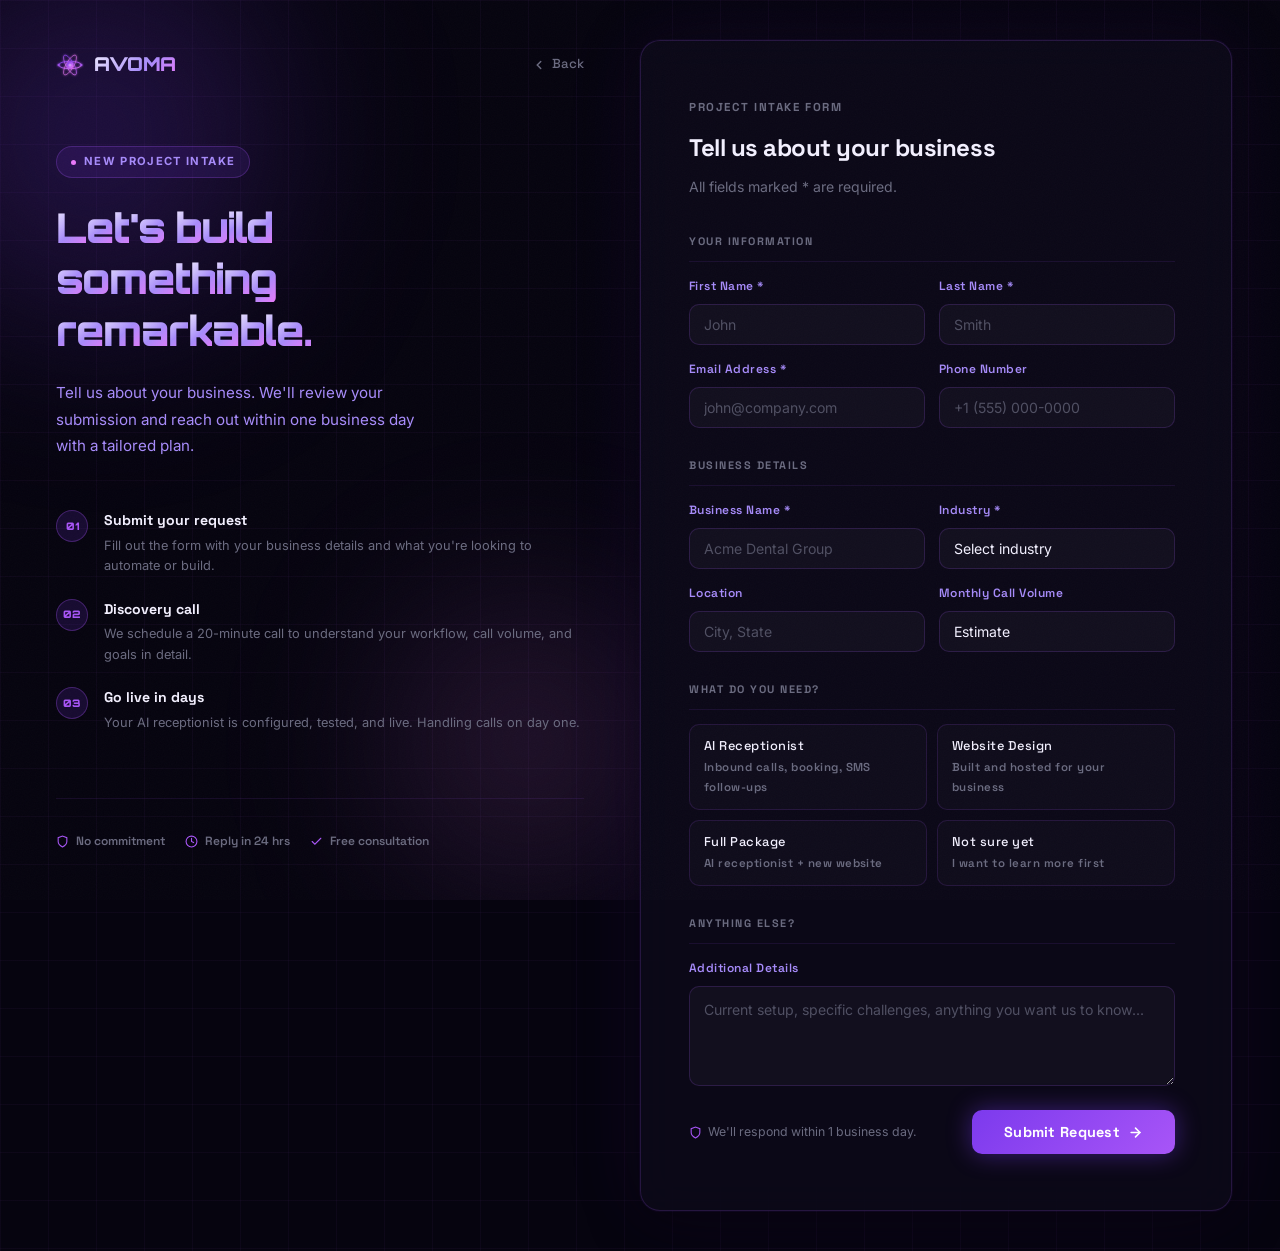
==== commit 851989ed: "Update pricing tiers: Starter $249, Growth $449, Pro $649 Reflects corrected unit economics at $0.12" ====
--- a/start.html
+++ b/start.html
@@ -360,13 +360,16 @@
       border-color: rgba(168,85,247,0.35);
       background: rgba(124,58,237,0.06);
     }
-    .service-item input[type="checkbox"] {
-      flex-shrink: 0; margin-top: 2px;
-      width: 15px; height: 15px;
-      accent-color: var(--primary);
-      cursor: pointer;
-      padding: 0; border: none; background: none;
-      box-shadow: none;
+    .service-item input[type="radio"] {
+      display: none;
+    }
+    .service-item:has(input:checked) {
+      border-color: rgba(168,85,247,0.7);
+      background: rgba(124,58,237,0.18);
+      box-shadow: 0 0 16px rgba(124,58,237,0.22);
+    }
+    .service-item:has(input:checked) .service-label {
+      color: #f3f0ff;
     }
     .service-item input:focus { box-shadow: none; border-color: transparent; background: transparent; }
     .service-item .service-label { font-size: 0.8rem; font-weight: 500; color: var(--text); font-family: 'Space Grotesk', sans-serif; line-height: 1.4; }
@@ -526,7 +529,7 @@
           <div class="step-num">03</div>
           <div class="step-body">
             <div class="step-title">Go live in days</div>
-            <div class="step-desc">Your AI receptionist is configured, tested, and live — handling calls on day one.</div>
+            <div class="step-desc">Your AI receptionist is configured, tested, and live. Handling calls on day one.</div>
           </div>
         </div>
       </div>
@@ -637,28 +640,28 @@
           <div class="section-heading">What do you need?</div>
           <div class="service-grid">
             <label class="service-item">
-              <input type="checkbox" name="service" value="ai_receptionist" />
+              <input type="radio" name="service" value="ai_receptionist" />
               <div>
                 <div class="service-label">AI Receptionist</div>
                 <div class="service-desc">Inbound calls, booking, SMS follow-ups</div>
               </div>
             </label>
             <label class="service-item">
-              <input type="checkbox" name="service" value="web_design" />
+              <input type="radio" name="service" value="web_design" />
               <div>
                 <div class="service-label">Website Design</div>
                 <div class="service-desc">Built and hosted for your business</div>
               </div>
             </label>
             <label class="service-item">
-              <input type="checkbox" name="service" value="both" />
+              <input type="radio" name="service" value="both" />
               <div>
                 <div class="service-label">Full Package</div>
                 <div class="service-desc">AI receptionist + new website</div>
               </div>
             </label>
             <label class="service-item">
-              <input type="checkbox" name="service" value="unsure" />
+              <input type="radio" name="service" value="unsure" />
               <div>
                 <div class="service-label">Not sure yet</div>
                 <div class="service-desc">I want to learn more first</div>
@@ -799,7 +802,7 @@
         notes:          document.getElementById('message').value.trim(),
       };
 
-      await fetch('https://app.vincentbuildsai.cloud/api/webhooks/avoma-intake', {
+      await fetch('https://app.callavoma.com/webhook/avoma-intake', {
         method: 'POST',
         headers: { 'Content-Type': 'application/json' },
         body: JSON.stringify(payload)
